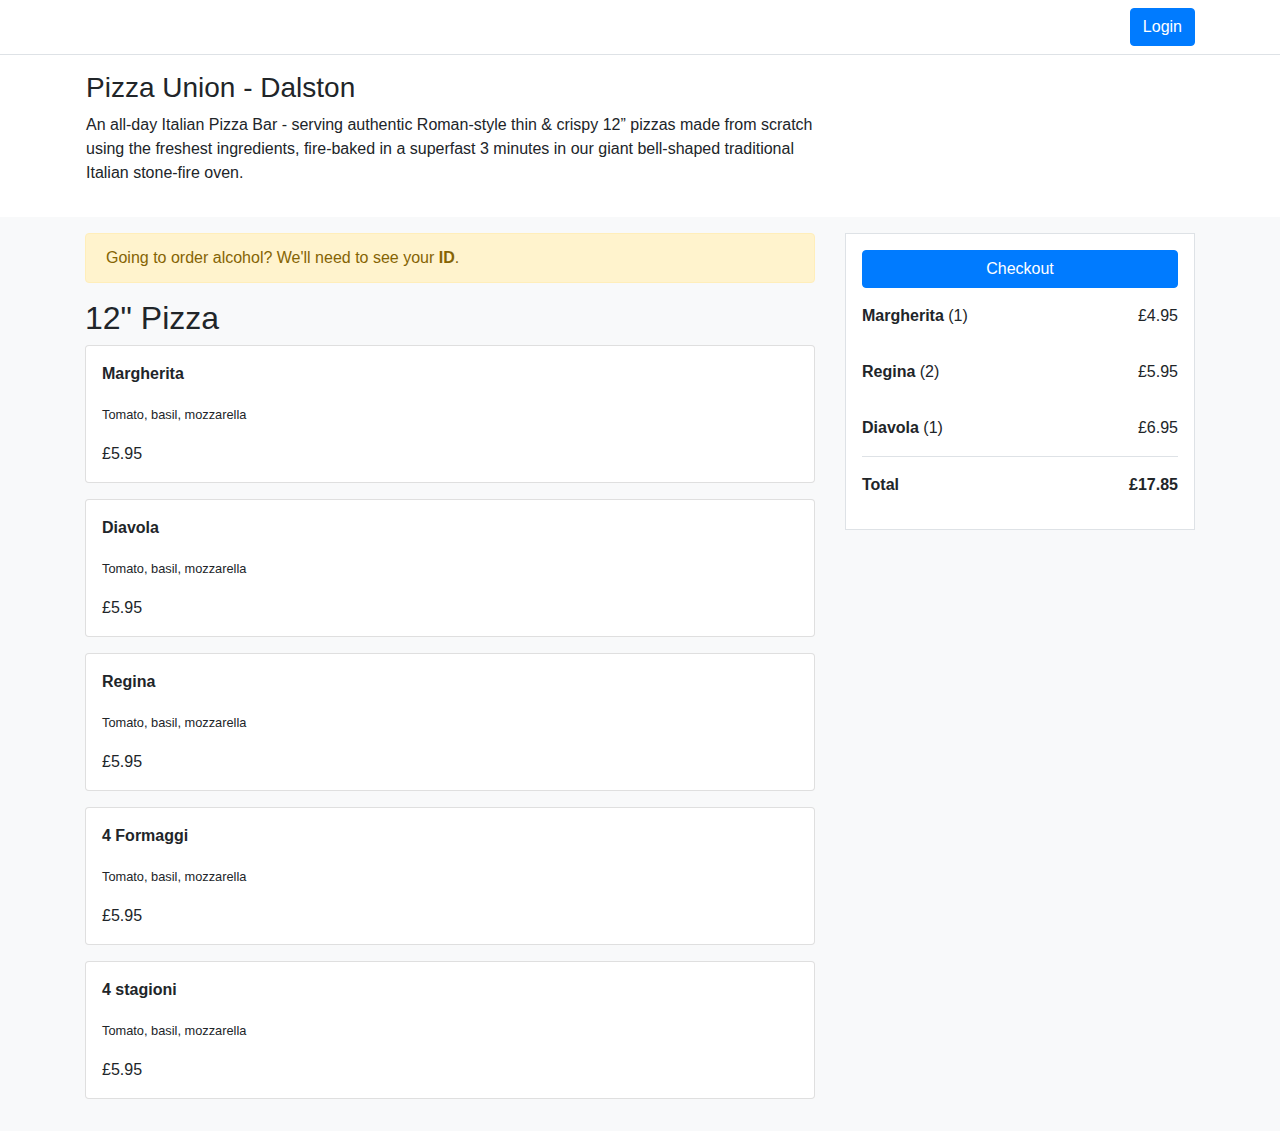
==== 02-Bootstrap-prototyping/index.html @ 7e7120b2 "added sticky" ====
<!DOCTYPE html>
<html>
  <head>
    <meta charset="utf-8">
    <meta http-equiv="X-UA-Compatible" content="IE=edge">
    <meta name="viewport" content="width=device-width, initial-scale=1">

    <title>Bootstrap Utility Classes</title>

    <link rel="stylesheet" href="https://stackpath.bootstrapcdn.com/bootstrap/4.2.1/css/bootstrap.min.css">
    <link rel="stylesheet" href="https://use.fontawesome.com/releases/v5.0.10/css/all.css">
  </head>
  <body class="bg-light">

    <!-- navbar -->
    <div class="border-bottom bg-white">
      <div class="container d-flex align-items-center justify-content-between py-2">
        <img src="images/deliveroo.png" alt="" width="140px">

        <!-- turn this link into a button -->
        <a href="#" class="btn btn-primary">
          Login
        </a>
      </div>
    </div>
    <!-- /navbar -->

    <!-- restaurant info -->
    <div class="bg-white">
      <div class="container p-3">
        <div class="row">
          <div class="col-8">
            <h3>Pizza Union - Dalston</h3>
            <p>An all-day Italian Pizza Bar - serving authentic Roman-style thin & crispy 12” pizzas made from scratch using the freshest ingredients, fire-baked in a superfast 3 minutes in our giant bell-shaped traditional Italian stone-fire oven.</p>
          </div>
          <div class="col-4">
            <img src="https://f.roocdn.com/images/menus/70997/header-image.jpg?width=740&height=320&auto=webp&format=jpg&fit=crop&v=1531393618" alt="" class="w-100 rounded">
          </div>
        </div>
      </div>
    </div>
    <!-- /restaurant info -->

    <!-- restaurant menu / checkout-->
    <div class="container py-3">
      <div class="row">
        <div class="col-8">


          <!-- turn this into an alert (warning) -->
          <div class="alert alert-warning" role="alert">
            Going to order alcohol? We'll need to see your <strong>ID</strong>.
          </div>

          <h2>12" Pizza</h2>

          <!-- make a card -->
          <div class="card p-3 mb-3">
            <p class=""><strong>Margherita</strong></p>
            <p class=""><small>Tomato, basil, mozzarella</small></p>
            <span class="">£5.95</span>
          </div>

          <!-- make a card -->
          <div class="card p-3 mb-3">
            <p class=""><strong>Diavola</strong></p>
            <p class=""><small>Tomato, basil, mozzarella</small></p>
            <span class="">£5.95</span>
          </div>

          <!-- make a card -->
          <div class="card p-3 mb-3">
            <p class=""><strong>Regina</strong></p>
            <p class=""><small>Tomato, basil, mozzarella</small></p>
            <span class="">£5.95</span>
          </div>

          <!-- make a card -->
          <div class="card p-3 mb-3">
            <p class=""><strong>4 Formaggi</strong></p>
            <p class=""><small>Tomato, basil, mozzarella</small></p>
            <span class="">£5.95</span>
          </div>

          <!-- make a card -->
          <div class="card p-3 mb-3">
            <p class=""><strong>4 stagioni</strong></p>
            <p class=""><small>Tomato, basil, mozzarella</small></p>
            <span class="">£5.95</span>
          </div>
          <!-- /menu -->
        </div>

        <div class="col-4">
          <!-- checkout -->
          <div class="bg-white border p-3 sticky-top">
            <a href="#" class="btn btn-primary w-100">Checkout</a>

            <div class="d-flex justify-content-between mt-3">
              <p><strong>Margherita</strong> (1)</p>
              <p>£4.95</p>
            </div>

            <div class="d-flex justify-content-between mt-3">
              <p><strong>Regina</strong> (2)</p>
              <p>£5.95</p>
            </div>

            <div class="d-flex justify-content-between mt-3 border-bottom">
              <p><strong>Diavola</strong> (1)</p>
              <p>£6.95</p>
            </div>

            <div class="d-flex justify-content-between mt-3">
              <p><strong>Total</strong></p>
              <p><strong>£17.85</strong></p>
            </div>
          </div>
          <!-- /checkout -->
        </div>
      </div>
    </div>

    <!-- Including Bootstrap JS (with its Popper.js / jQuery dependency) so that dynamic components work -->
    <script src="https://code.jquery.com/jquery-3.3.1.slim.min.js"></script>
    <script src="https://cdnjs.cloudflare.com/ajax/libs/popper.js/1.14.6/umd/popper.min.js"></script>
    <script src="https://stackpath.bootstrapcdn.com/bootstrap/4.2.1/js/bootstrap.min.js"></script>
  </body>
</html>
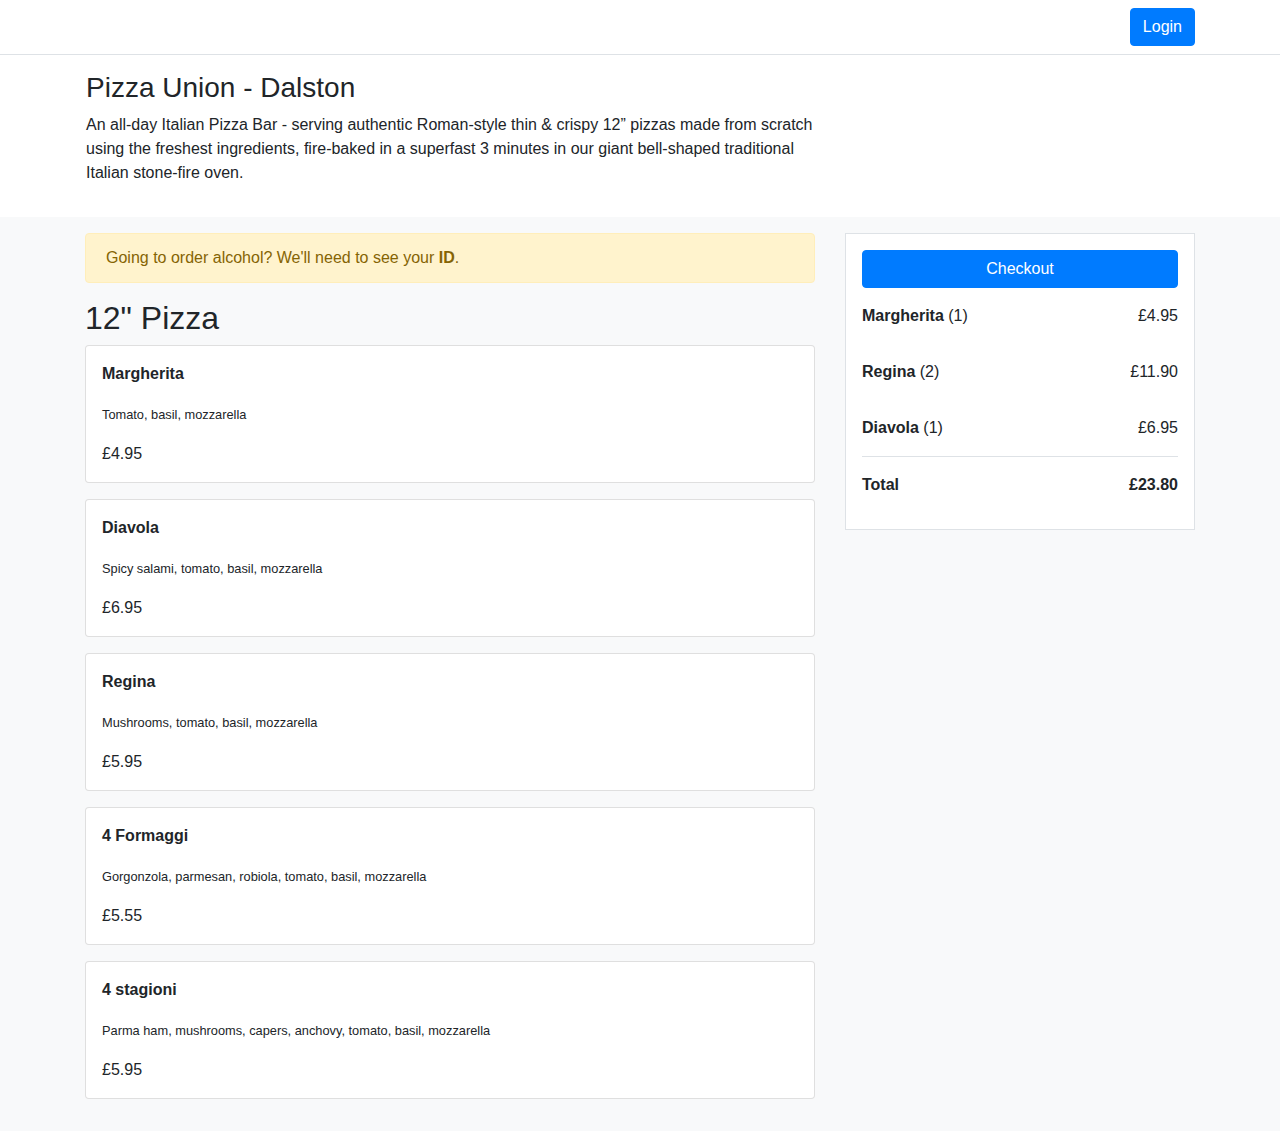
==== commit f32a5367: "Merge pull request #6 from lewagon/update-dependencies" ====
--- a/02-Bootstrap-prototyping/index.html
+++ b/02-Bootstrap-prototyping/index.html
@@ -7,7 +7,7 @@
 
     <title>Bootstrap Utility Classes</title>
 
-    <link rel="stylesheet" href="https://stackpath.bootstrapcdn.com/bootstrap/4.2.1/css/bootstrap.min.css">
+    <link rel="stylesheet" href="https://stackpath.bootstrapcdn.com/bootstrap/4.5.2/css/bootstrap.min.css">
     <link rel="stylesheet" href="https://use.fontawesome.com/releases/v5.0.10/css/all.css">
   </head>
   <body class="bg-light">
@@ -29,11 +29,11 @@
     <div class="bg-white">
       <div class="container p-3">
         <div class="row">
-          <div class="col-8">
+          <div class="col-md-8">
             <h3>Pizza Union - Dalston</h3>
             <p>An all-day Italian Pizza Bar - serving authentic Roman-style thin & crispy 12” pizzas made from scratch using the freshest ingredients, fire-baked in a superfast 3 minutes in our giant bell-shaped traditional Italian stone-fire oven.</p>
           </div>
-          <div class="col-4">
+          <div class="col-md-4">
             <img src="https://f.roocdn.com/images/menus/70997/header-image.jpg?width=740&height=320&auto=webp&format=jpg&fit=crop&v=1531393618" alt="" class="w-100 rounded">
           </div>
         </div>
@@ -44,7 +44,7 @@
     <!-- restaurant menu / checkout-->
     <div class="container py-3">
       <div class="row">
-        <div class="col-8">
+        <div class="col-md-8">
 
 
           <!-- turn this into an alert (warning) -->
@@ -58,40 +58,40 @@
           <div class="card p-3 mb-3">
             <p class=""><strong>Margherita</strong></p>
             <p class=""><small>Tomato, basil, mozzarella</small></p>
-            <span class="">£5.95</span>
+            <span class="">£4.95</span>
           </div>
 
           <!-- make a card -->
           <div class="card p-3 mb-3">
             <p class=""><strong>Diavola</strong></p>
-            <p class=""><small>Tomato, basil, mozzarella</small></p>
-            <span class="">£5.95</span>
+            <p class=""><small>Spicy salami, tomato, basil, mozzarella</small></p>
+            <span class="">£6.95</span>
           </div>
 
           <!-- make a card -->
           <div class="card p-3 mb-3">
             <p class=""><strong>Regina</strong></p>
-            <p class=""><small>Tomato, basil, mozzarella</small></p>
+            <p class=""><small>Mushrooms, tomato, basil, mozzarella</small></p>
             <span class="">£5.95</span>
           </div>
 
           <!-- make a card -->
           <div class="card p-3 mb-3">
             <p class=""><strong>4 Formaggi</strong></p>
-            <p class=""><small>Tomato, basil, mozzarella</small></p>
-            <span class="">£5.95</span>
+            <p class=""><small>Gorgonzola, parmesan, robiola, tomato, basil, mozzarella</small></p>
+            <span class="">£5.55</span>
           </div>
 
           <!-- make a card -->
           <div class="card p-3 mb-3">
             <p class=""><strong>4 stagioni</strong></p>
-            <p class=""><small>Tomato, basil, mozzarella</small></p>
+            <p class=""><small>Parma ham, mushrooms, capers, anchovy, tomato, basil, mozzarella</small></p>
             <span class="">£5.95</span>
           </div>
           <!-- /menu -->
         </div>
 
-        <div class="col-4">
+        <div class="col-md-4">
           <!-- checkout -->
           <div class="bg-white border p-3 sticky-top">
             <a href="#" class="btn btn-primary w-100">Checkout</a>
@@ -103,7 +103,7 @@
 
             <div class="d-flex justify-content-between mt-3">
               <p><strong>Regina</strong> (2)</p>
-              <p>£5.95</p>
+              <p>£11.90</p>
             </div>
 
             <div class="d-flex justify-content-between mt-3 border-bottom">
@@ -113,7 +113,7 @@
 
             <div class="d-flex justify-content-between mt-3">
               <p><strong>Total</strong></p>
-              <p><strong>£17.85</strong></p>
+              <p><strong>£23.80</strong></p>
             </div>
           </div>
           <!-- /checkout -->
@@ -122,8 +122,8 @@
     </div>
 
     <!-- Including Bootstrap JS (with its Popper.js / jQuery dependency) so that dynamic components work -->
-    <script src="https://code.jquery.com/jquery-3.3.1.slim.min.js"></script>
-    <script src="https://cdnjs.cloudflare.com/ajax/libs/popper.js/1.14.6/umd/popper.min.js"></script>
-    <script src="https://stackpath.bootstrapcdn.com/bootstrap/4.2.1/js/bootstrap.min.js"></script>
+    <script src="https://code.jquery.com/jquery-3.5.1.slim.min.js"></script>
+    <script src="https://cdn.jsdelivr.net/npm/popper.js@1.16.1/dist/umd/popper.min.js"></script>
+    <script src="https://stackpath.bootstrapcdn.com/bootstrap/4.5.2/js/bootstrap.min.js"></script>
   </body>
 </html>
